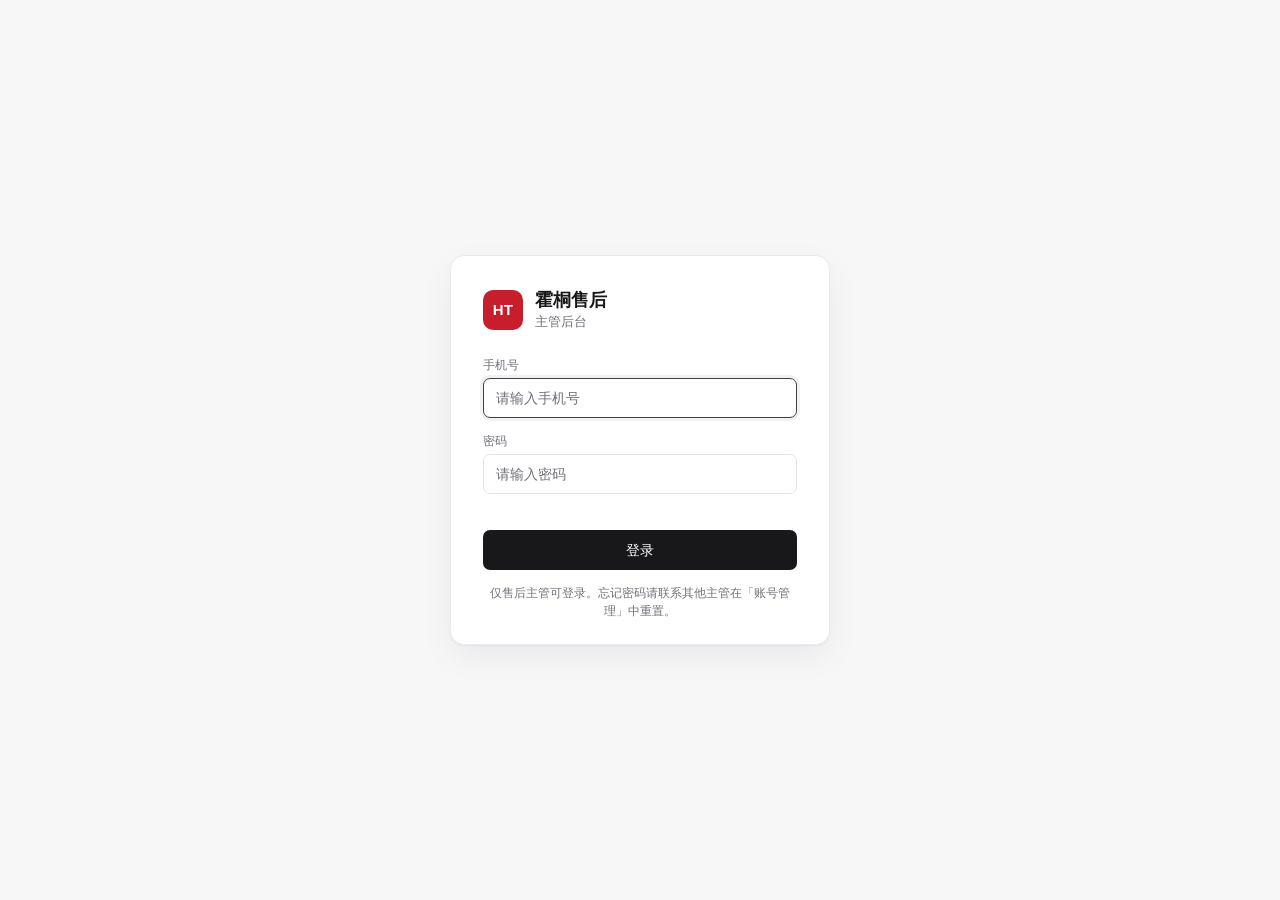
==== server/src/Huotong.AfterSales.Api/wwwroot/admin/index.html @ b9e9b6ba "feat: 新增主管电脑后台（/admin） - 后端：主管手机号+密码登录（失败 5 次锁定 10 分钟）、修改/重置密码、   打卡记录与工时统计接口、员工密码字段迁移，后端托管 /admin 静" ====
<!doctype html>
<html lang="zh-CN">
<head>
  <meta charset="utf-8">
  <meta name="viewport" content="width=1280">
  <title>霍桐售后 · 主管后台</title>
  <link rel="stylesheet" href="css/admin.css">
  <script src="vendor/vue.global.prod.min.js"></script>
</head>
<body>
  <div id="app"><div class="boot">加载中…</div></div>
  <noscript>请启用 JavaScript 后使用主管后台。</noscript>
  <script type="module" src="js/main.js"></script>
</body>
</html>
---- server/src/Huotong.AfterSales.Api/wwwroot/admin/css/admin.css ----
/* 霍桐售后 · 主管后台 —— 设计令牌与布局取自原型 16（1440×900） */

:root {
  --bg: #F7F7F8;
  --surface: #FFFFFF;
  --surface-2: #FAFAFA;          /* 表头、输入框底 */
  --hover: #F4F4F5;              /* 菜单选中/悬停、头像底 */
  --selected: #F5F7FB;           /* 表格选中行 */
  --border: #EBEBEF;             /* 卡片、分割线 */
  --border-strong: #E4E4E7;      /* 按钮、输入框描边 */
  --border-row: #F1F1F3;         /* 表格行分割 */
  --border-check: #D4D4D8;

  --text: #18181B;
  --text-2: #3F3F46;
  --text-3: #52525B;
  --muted: #71717A;
  --faint: #A1A1AA;

  --brand: #C81E2B;
  --brand-bg: #FBEDEE;
  --success: #2F7A4B;
  --danger-bg: #FEF2F2;
  --danger-border: #FECACA;
  --danger-fg: #B91C1C;
  --danger-strong: #991B1B;
  --warn-bg: #FFFBEB;
  --warn-border: #FDE68A;
  --warn-fg: #B45309;
  --warn-strong: #92400E;
  --info-bg: #F4F4F5;

  --radius-card: 10px;
  --radius-ctrl: 7px;
  --radius-sm: 6px;
  --shadow-btn: 0 1px 1px rgba(0, 0, 0, 0.03);
  --shadow-drawer: -12px 0 32px rgba(15, 23, 42, 0.08);
  --shadow-pop: 0 8px 28px rgba(15, 23, 42, 0.12), 0 1px 2px rgba(15, 23, 42, 0.06);

  --font: Inter, -apple-system, BlinkMacSystemFont, 'PingFang SC', 'Noto Sans SC', 'Microsoft YaHei', 'Segoe UI', sans-serif;
  --font-mono: 'JetBrains Mono', ui-monospace, SFMono-Regular, Menlo, Consolas, monospace;

  --topbar-h: 56px;
  --sidebar-w: 232px;
}

* { box-sizing: border-box; }
html, body { margin: 0; padding: 0; }
body {
  min-width: 1280px;
  background: var(--bg);
  color: var(--text);
  font-family: var(--font);
  font-size: 14px;
  line-height: 1.5;
  -webkit-font-smoothing: antialiased;
}
a { color: var(--text); }
button, input, select, textarea { font-family: inherit; font-size: inherit; color: inherit; }
input::placeholder, textarea::placeholder { color: var(--muted); }
h1, h2, h3, p { margin: 0; }
[hidden] { display: none !important; }

.icon { flex-shrink: 0; display: block; }
.num { font-variant-numeric: tabular-nums; }
.mono { font-family: var(--font-mono); font-variant-numeric: tabular-nums; }
.text-muted { color: var(--muted); }
.text-faint { color: var(--faint); }
.text-danger { color: var(--danger-fg); }
.text-warn { color: var(--warn-fg); }
.text-success { color: var(--success); }
.text-right { text-align: right; }
.ellipsis { white-space: nowrap; overflow: hidden; text-overflow: ellipsis; min-width: 0; }
.nowrap { white-space: nowrap; }

/* ------------------------------------------------------------ 启动 / 加载 */
.boot {
  min-height: 100vh; display: flex; flex-direction: column; align-items: center; justify-content: center;
  gap: 12px; color: var(--muted); font-size: 13px;
}
.loading { display: flex; align-items: center; justify-content: center; gap: 8px; padding: 40px 16px; color: var(--muted); font-size: 13px; }
.spinner {
  width: 14px; height: 14px; border-radius: 50%; display: inline-block;
  border: 2px solid var(--border-strong); border-top-color: var(--text);
  animation: spin .8s linear infinite;
}
@keyframes spin { to { transform: rotate(360deg); } }

/* ------------------------------------------------------------ 布局 */
.app { display: flex; min-height: 100vh; }
.main { flex: 1; min-width: 0; display: flex; flex-direction: column; }

.sidebar {
  width: var(--sidebar-w); flex-shrink: 0; position: sticky; top: 0; height: 100vh;
  background: var(--surface); border-right: 1px solid var(--border);
  padding: 14px 12px; display: flex; flex-direction: column; gap: 18px; z-index: 20;
}
.brand { display: flex; align-items: center; gap: 10px; padding: 4px 6px; }
.brand-mark {
  width: 28px; height: 28px; border-radius: 7px; background: var(--brand); color: #FFFFFF;
  display: flex; align-items: center; justify-content: center; flex-shrink: 0;
  font-size: 12px; font-weight: 700; letter-spacing: 0.02em;
}
.brand-mark-lg { width: 40px; height: 40px; border-radius: 10px; font-size: 15px; }
.brand-text { min-width: 0; }
.brand-name { font-size: 14px; font-weight: 600; line-height: 20px; }
.brand-sub { font-size: 12px; color: var(--muted); line-height: 18px; }

.nav { display: flex; flex-direction: column; gap: 2px; }
.nav-item {
  height: 32px; padding: 0 10px; border: 0; border-radius: var(--radius-sm); background: transparent;
  color: var(--text-3); text-decoration: none; display: flex; align-items: center; gap: 10px;
  font-size: 13px; font-weight: 500; text-align: left; cursor: pointer; width: 100%;
}
.nav-item:hover { background: var(--hover); }
.nav-item.active { background: var(--hover); color: var(--text); font-weight: 600; }
.nav-label { flex: 1; min-width: 0; }
.nav-count { font-size: 12px; color: var(--muted); font-weight: 400; }
.quick-item { color: var(--text-2); }
.quick-item.active { font-weight: 500; color: var(--text-2); }
.quick-dot-wrap { width: 16px; display: flex; justify-content: center; flex-shrink: 0; }
.side-title { padding: 0 10px 6px; font-size: 12px; font-weight: 500; color: var(--muted); }

.side-user {
  margin-top: auto; position: relative; display: flex; align-items: center; gap: 10px;
  padding: 8px 6px 0; border-top: 1px solid var(--border);
}
.side-user-text { flex: 1; min-width: 0; }
.side-user-name { font-size: 13px; font-weight: 600; line-height: 18px; }
.side-user-dept { font-size: 12px; color: var(--muted); line-height: 18px; }
.side-menu { position: absolute; left: 0; right: 0; bottom: calc(100% + 6px); }

.topbar {
  height: var(--topbar-h); flex-shrink: 0; position: sticky; top: 0; z-index: 15;
  background: var(--surface); border-bottom: 1px solid var(--border);
  padding: 0 24px; display: flex; align-items: center; gap: 12px;
}
.crumbs { flex: 1; min-width: 0; font-size: 13px; color: var(--muted); display: flex; align-items: center; gap: 8px; }
.crumb-sep { color: var(--border-check); }
.crumb-current { color: var(--text); font-weight: 500; }

.page { flex: 1; min-height: 0; padding: 24px; display: flex; flex-direction: column; gap: 16px; }
.page-head { display: flex; align-items: flex-end; justify-content: space-between; gap: 12px; }
.page-head h1 { font-size: 20px; line-height: 28px; font-weight: 600; letter-spacing: -0.01em; }
.page-sub { font-size: 13px; color: var(--muted); margin-top: 2px; }
.page-actions { display: flex; align-items: center; gap: 8px; }

.card { background: var(--surface); border: 1px solid var(--border); border-radius: var(--radius-card); overflow: hidden; }
.card-pad { padding: 16px 18px; }

/* ------------------------------------------------------------ 本周概况 */
.stats {
  display: grid; grid-template-columns: repeat(5, minmax(0, 1fr));
  background: var(--surface); border: 1px solid var(--border); border-radius: var(--radius-card);
}
.stat { padding: 14px 18px; border-left: 1px solid var(--border); min-width: 0; }
.stat:first-child { border-left-color: transparent; }
.stat-label { font-size: 12px; color: var(--muted); }
.stat-main { margin-top: 6px; display: flex; align-items: baseline; gap: 6px; }
.stat-value { font-size: 22px; line-height: 28px; font-weight: 600; letter-spacing: -0.01em; font-variant-numeric: tabular-nums; }
.stat-note { font-size: 12px; color: var(--muted); }
.stat-note.danger { color: var(--danger-fg); }

/* ------------------------------------------------------------ 按钮 */
.btn {
  height: 32px; padding: 0 12px; border-radius: var(--radius-ctrl); border: 1px solid transparent;
  font-size: 13px; font-weight: 500; line-height: 1; display: inline-flex; align-items: center; justify-content: center;
  gap: 6px; cursor: pointer; white-space: nowrap; text-decoration: none; user-select: none;
  transition: background-color .12s, border-color .12s, opacity .12s;
}
.btn-primary { border-color: transparent; background: var(--text); color: #FFFFFF; }
.btn-primary:hover { background: #27272A; }
.btn-secondary { border-color: var(--border-strong); background: var(--surface); color: var(--text); box-shadow: var(--shadow-btn); }
.btn-secondary:hover { background: var(--surface-2); }
.btn-danger { border-color: transparent; background: var(--brand); color: #FFFFFF; }
.btn-danger:hover { background: #B01A26; }
.btn-ghost { border-color: transparent; background: transparent; color: var(--text-2); }
.btn-ghost:hover { background: var(--hover); }
.btn-link { border: 0; background: transparent; padding: 0; height: auto; color: var(--text); text-decoration: underline; text-underline-offset: 2px; }
.btn-disabled, .btn:disabled, .btn[aria-disabled="true"] {
  border-color: transparent; background: var(--border-strong); color: var(--muted); cursor: not-allowed; box-shadow: none;
}
.btn-lg { height: 34px; padding: 0 14px; }          /* 抽屉底部操作按钮 */
.btn-xl { height: 40px; padding: 0 16px; font-size: 14px; }
.btn-sm { height: 28px; padding: 0 10px; font-size: 12px; }
.btn-block { width: 100%; }
.icon-btn {
  width: 32px; height: 32px; border: 0; border-radius: var(--radius-sm); background: transparent; color: var(--muted);
  display: inline-flex; align-items: center; justify-content: center; cursor: pointer; flex-shrink: 0;
}
.icon-btn:hover { background: var(--hover); color: var(--text); }

/* 筛选按钮（处理人 ▾ / 本周 ▾）与开关 */
.switch-btn[aria-checked="true"] { background: var(--hover); border-color: var(--border-check); }
.switch {
  width: 24px; height: 14px; border-radius: 7px; background: var(--border-check); position: relative; display: inline-block; flex-shrink: 0;
  transition: background-color .15s;
}
.switch::after {
  content: ''; position: absolute; top: 2px; left: 2px; width: 10px; height: 10px; border-radius: 5px; background: #FFFFFF;
  transition: left .15s;
}
.switch.on { background: var(--text); }
.switch.on::after { left: 12px; }

/* ------------------------------------------------------------ 搜索框 / 表单 */
.search {
  width: 280px; height: 32px; border-radius: var(--radius-ctrl); border: 1px solid var(--border-strong); background: var(--surface-2);
  display: flex; align-items: center; gap: 8px; padding: 0 10px; color: var(--muted);
}
.search:focus-within { border-color: var(--border-check); background: var(--surface); }
.search input { flex: 1; min-width: 0; border: 0; background: transparent; font-size: 13px; color: var(--text); outline: none; }
.search input::-webkit-search-cancel-button { cursor: pointer; }

.input, .select, .textarea {
  width: 100%; height: 32px; border: 1px solid var(--border-strong); border-radius: var(--radius-ctrl);
  padding: 0 8px; font-size: 13px; color: var(--text); background: var(--surface); outline: none;
}
.textarea { height: auto; min-height: 72px; padding: 6px 8px; line-height: 20px; resize: vertical; }
.select { padding-right: 24px; appearance: none; -webkit-appearance: none; cursor: pointer;
  background-image: url("data:image/svg+xml,%3Csvg xmlns='http://www.w3.org/2000/svg' width='12' height='12' viewBox='0 0 24 24' fill='none' stroke='%2371717A' stroke-width='2' stroke-linecap='round' stroke-linejoin='round'%3E%3Cpath d='M6 9l6 6 6-6'/%3E%3C/svg%3E");
  background-repeat: no-repeat; background-position: right 8px center; }
.input:focus, .select:focus, .textarea:focus { border-color: var(--text-2); box-shadow: 0 0 0 3px rgba(24, 24, 27, 0.06); }
.input:disabled, .select:disabled, .textarea:disabled { background: var(--surface-2); color: var(--muted); cursor: not-allowed; }
.input.invalid, .select.invalid, .textarea.invalid { border-color: var(--danger-fg); }
.input-lg { height: 40px; padding: 0 12px; font-size: 14px; }

.field { display: flex; flex-direction: column; gap: 4px; min-width: 0; }
.field-label { font-size: 12px; color: var(--muted); }
.field-label em { font-style: normal; }
.field-label .req { color: var(--brand); margin-left: 2px; }
.field-hint { font-size: 12px; color: var(--muted); }
.field-error { font-size: 12px; color: var(--danger-fg); }
.form-stack { display: flex; flex-direction: column; gap: 12px; }
.form-grid { display: grid; grid-template-columns: repeat(2, minmax(0, 1fr)); gap: 12px 16px; }
.form-grid .span-2 { grid-column: 1 / -1; }
.form-section-title { font-size: 13px; font-weight: 600; margin: 8px 0 0; grid-column: 1 / -1; }
.radio-group { display: flex; flex-wrap: wrap; gap: 6px; }
.radio-chip {
  height: 30px; padding: 0 12px; border-radius: var(--radius-ctrl); border: 1px solid var(--border-strong); background: var(--surface);
  font-size: 13px; display: inline-flex; align-items: center; cursor: pointer; color: var(--text-2);
}
.radio-chip.active, .radio-chip[aria-checked="true"] { border-color: var(--text); background: var(--text); color: #FFFFFF; }
.checkbox { display: inline-flex; align-items: center; gap: 6px; font-size: 13px; cursor: pointer; }
.checkbox input { width: 14px; height: 14px; margin: 0; accent-color: var(--text); }

/* ------------------------------------------------------------ 状态 tab / 工具条 */
.toolbar { display: flex; align-items: center; gap: 16px; padding: 0 16px; flex-wrap: wrap; }
.toolbar-right { display: flex; align-items: center; gap: 8px; }
.tabs { flex: 1; min-width: 0; display: flex; gap: 18px; overflow: hidden; }
.tab {
  height: 44px; border: 0; padding: 0; background: transparent; font-size: 13px; font-weight: 500; color: var(--muted);
  box-shadow: inset 0 -2px 0 transparent; white-space: nowrap; cursor: pointer;
}
.tab:hover { color: var(--text); }
.tab.active, .tab[aria-selected="true"] { font-weight: 600; color: var(--text); box-shadow: inset 0 -2px 0 var(--text); }
.tab-count { color: var(--muted); font-weight: 400; font-variant-numeric: tabular-nums; margin-left: 2px; }

/* ------------------------------------------------------------ 表格 */
/* 1) 网格表格（工单列表）：.grid-table > .grid-head + .grid-row；列宽由视图用 style="grid-template-columns: ..." 指定。
      原型列：16px 128px minmax(220px, 1fr) 44px 88px 76px 72px 72px */
.grid-table { width: 100%; }
.grid-head, .grid-row {
  display: grid; gap: 12px; align-items: center; padding: 0 16px;
  grid-template-columns: 16px 128px minmax(220px, 1fr) 44px 88px 76px 72px 72px;
}
.grid-head {
  height: 36px; background: var(--surface-2); border-top: 1px solid var(--border); border-bottom: 1px solid var(--border);
  font-size: 12px; font-weight: 500; color: var(--muted);
}
.grid-row {
  width: 100%; min-height: 52px; border: 0; border-bottom: 1px solid var(--border-row); background: var(--surface);
  font-size: 13px; color: var(--text); text-align: left; cursor: pointer;
}
.grid-row:hover { background: #FAFAFB; }
.grid-row.selected, .grid-row[aria-selected="true"] { background: var(--selected); box-shadow: inset 2px 0 0 var(--text); }
.grid-row > * { min-width: 0; }
.cell-no { font-size: 12px; color: var(--muted); font-family: var(--font-mono); font-variant-numeric: tabular-nums; }
.cell-title { display: flex; align-items: center; gap: 6px; min-width: 0; }
.cell-title-text { font-weight: 600; white-space: nowrap; overflow: hidden; text-overflow: ellipsis; }
.cell-sub { display: block; font-size: 12px; color: var(--muted); white-space: nowrap; overflow: hidden; text-overflow: ellipsis; margin-top: 1px; }
.cell-user { display: flex; align-items: center; gap: 6px; min-width: 0; white-space: nowrap; }
.cell-user.unassigned { color: var(--faint); }
.cell-num { text-align: right; font-variant-numeric: tabular-nums; }
.checkbox-box { display: block; width: 14px; height: 14px; border-radius: 4px; border: 1px solid var(--border-check); background: var(--surface); }

/* 2) 普通表格（打卡记录 / 工时 / 账号）：<table class="data-table"> */
.data-table { width: 100%; border-collapse: collapse; font-size: 13px; }
.data-table th {
  height: 36px; padding: 0 12px; background: var(--surface-2); border-top: 1px solid var(--border); border-bottom: 1px solid var(--border);
  font-size: 12px; font-weight: 500; color: var(--muted); text-align: left; white-space: nowrap;
}
.data-table td { padding: 10px 12px; border-bottom: 1px solid var(--border-row); vertical-align: middle; }
.data-table th:first-child, .data-table td:first-child { padding-left: 16px; }
.data-table th:last-child, .data-table td:last-child { padding-right: 16px; }
.data-table tbody tr:hover td { background: #FAFAFB; }
.data-table tr.clickable { cursor: pointer; }
.data-table tr.selected td { background: var(--selected); }
.data-table .num, .data-table .text-right { text-align: right; }

.table-foot { display: flex; align-items: center; justify-content: space-between; padding: 10px 16px; font-size: 12px; color: var(--muted); }

/* ------------------------------------------------------------ 状态圆点 / 标签 / 头像 */
.dot { width: 7px; height: 7px; border-radius: 4px; flex-shrink: 0; display: inline-block; background: var(--border-check); }
.status { display: inline-flex; align-items: center; gap: 6px; color: var(--text-2); white-space: nowrap; }

.tag {
  flex-shrink: 0; height: 18px; padding: 0 5px; border-radius: 4px; font-size: 11px; font-weight: 600; line-height: 1;
  display: inline-flex; align-items: center; white-space: nowrap; background: var(--hover); color: var(--text-2);
}
.tag-urgent, .tag-missing, .tag-danger { background: var(--danger-bg); color: var(--danger-fg); }
.tag-distance, .tag-warn { background: var(--warn-bg); color: var(--warn-fg); }
.tag-success { background: #EEF6F1; color: var(--success); }
.tag-neutral { background: var(--hover); color: var(--text-2); }
.tag-dark { background: var(--text); color: #FFFFFF; }

.avatar {
  border-radius: 50%; overflow: hidden; flex-shrink: 0; background: var(--hover); color: var(--text-2);
  display: inline-flex; align-items: center; justify-content: center; font-weight: 600; line-height: 1;
}
.avatar img { width: 100%; height: 100%; object-fit: cover; display: block; }

/* ------------------------------------------------------------ 抽屉 */
.drawer {
  position: fixed; top: var(--topbar-h); right: 0; bottom: 0; width: 400px; z-index: 30;
  background: var(--surface); border-left: 1px solid var(--border); box-shadow: var(--shadow-drawer);
  display: flex; flex-direction: column;
}
.drawer-head {
  display: flex; align-items: center; gap: 10px; height: 52px; padding: 0 12px 0 20px;
  border-bottom: 1px solid var(--border); flex-shrink: 0; font-size: 12px; color: var(--text-2);
}
.drawer-close { margin-left: auto; }
.drawer-body { flex: 1; min-height: 0; overflow: auto; padding: 18px 20px; }
.drawer-foot { flex-shrink: 0; border-top: 1px solid var(--border); padding: 12px 20px; display: flex; gap: 8px; justify-content: flex-end; }
.drawer-title { font-size: 18px; line-height: 26px; font-weight: 600; }
.drawer-sub { font-size: 13px; color: var(--muted); margin-top: 2px; }

.kv { margin: 16px 0 0; display: grid; grid-template-columns: 1fr 1fr; gap: 12px 16px; }
.kv dt { font-size: 12px; color: var(--muted); }
.kv dd { margin: 3px 0 0; font-size: 14px; font-weight: 500; font-variant-numeric: tabular-nums; word-break: break-all; }
.kv .span-2 { grid-column: 1 / -1; }

.section-title { margin: 22px 0 8px; font-size: 13px; font-weight: 600; }

/* 警示框 */
.alert { margin-top: 16px; border-radius: 8px; border: 1px solid var(--border); background: var(--info-bg); padding: 12px; }
.alert-row { display: flex; gap: 8px; font-size: 13px; line-height: 20px; }
.alert-row .icon { margin-top: 2px; }
.alert-danger { border-color: var(--danger-border); background: var(--danger-bg); color: var(--danger-strong); }
.alert-warn { border-color: var(--warn-border); background: var(--warn-bg); color: var(--warn-strong); }
.alert-info { border-color: var(--border); background: var(--info-bg); color: var(--text-2); }
.alert .alert-actions { margin-top: 10px; display: flex; gap: 8px; }
.alert .alert-form { margin-top: 10px; display: grid; grid-template-columns: 96px 1fr; gap: 8px; }
.alert .alert-form .field-label { color: var(--muted); }
.alert .alert-note { margin-top: 6px; font-size: 12px; color: var(--muted); }

/* 打卡记录行（缩略图 44px） */
.punch-row { display: flex; align-items: center; gap: 12px; padding: 8px 0; border-bottom: 1px solid var(--border-row); }
.punch-main { flex: 1; min-width: 0; }
.punch-title { font-size: 13px; font-weight: 500; }
.punch-note { font-size: 12px; color: var(--muted); margin-top: 2px; }
.punch-note.warn { color: var(--warn-fg); }
.punch-note.danger { color: var(--danger-fg); }
.punch-dur { font-size: 13px; font-weight: 500; font-variant-numeric: tabular-nums; color: var(--text-2); }
.thumb {
  width: 44px; height: 44px; border-radius: 6px; flex-shrink: 0; overflow: hidden; border: 0; padding: 0;
  background: linear-gradient(135deg, #3F4654, #262B34); cursor: zoom-in; display: block;
}
.thumb img { width: 100%; height: 100%; object-fit: cover; display: block; }
.thumb-missing { background: var(--surface); border: 1.5px dashed #FCA5A5; cursor: default; }
.thumb-sm { width: 32px; height: 32px; border-radius: 5px; }
.thumb-grid { display: flex; flex-wrap: wrap; gap: 8px; }
.thumb-grid .thumb { width: 64px; height: 64px; }

/* 状态记录 */
.log-list { list-style: none; margin: 0; padding: 0; }
.log-item { display: grid; grid-template-columns: 12px 1fr auto; gap: 10px; padding: 5px 0; font-size: 13px; }
.log-item .dot { margin-top: 6px; background: var(--border-check); }
.log-text { color: var(--text-2); }
.log-time { font-size: 12px; color: var(--muted); font-variant-numeric: tabular-nums; white-space: nowrap; }

/* ------------------------------------------------------------ 弹窗 / 菜单 */
.modal-mask {
  position: fixed; inset: 0; z-index: 100; background: rgba(24, 24, 27, 0.36);
  display: flex; align-items: center; justify-content: center; padding: 32px;
  animation: fade-in .12s ease-out;
}
.modal {
  max-width: calc(100vw - 64px); max-height: calc(100vh - 64px); background: var(--surface); border-radius: 12px;
  box-shadow: 0 24px 64px rgba(15, 23, 42, 0.2); display: flex; flex-direction: column; overflow: hidden;
  animation: pop-in .14s ease-out;
}
.modal-head { display: flex; align-items: center; gap: 8px; height: 52px; padding: 0 12px 0 20px; border-bottom: 1px solid var(--border); flex-shrink: 0; }
.modal-title { flex: 1; font-size: 15px; font-weight: 600; }
.modal-body { flex: 1; min-height: 0; overflow: auto; padding: 16px 20px; font-size: 13px; }
.modal-foot { flex-shrink: 0; border-top: 1px solid var(--border); padding: 12px 20px; display: flex; gap: 8px; justify-content: flex-end; }
.dialog-msg { color: var(--text-2); line-height: 20px; white-space: pre-line; margin-bottom: 12px; }
.dialog-msg:last-child { margin-bottom: 0; }
@keyframes fade-in { from { opacity: 0; } to { opacity: 1; } }
@keyframes pop-in { from { opacity: 0; transform: translateY(6px) scale(.98); } to { opacity: 1; transform: none; } }

.menu {
  background: var(--surface); border: 1px solid var(--border); border-radius: 8px; box-shadow: var(--shadow-pop);
  padding: 4px; z-index: 50; min-width: 160px;
}
.menu-head { padding: 6px 8px 8px; font-size: 12px; font-weight: 600; border-bottom: 1px solid var(--border-row); margin-bottom: 4px; }
.menu-item {
  width: 100%; height: 32px; border: 0; border-radius: var(--radius-sm); background: transparent; padding: 0 8px;
  display: flex; align-items: center; gap: 8px; font-size: 13px; color: var(--text-2); cursor: pointer; text-align: left;
}
.menu-item:hover, .menu-item.active { background: var(--hover); color: var(--text); }
.dropdown { position: relative; display: inline-block; }
.dropdown > .menu { position: absolute; top: calc(100% + 4px); right: 0; max-height: 320px; overflow: auto; }

/* ------------------------------------------------------------ toast */
.toast-wrap {
  position: fixed; top: 20px; left: 50%; transform: translateX(-50%); z-index: 200;
  display: flex; flex-direction: column; align-items: center; gap: 8px; pointer-events: none;
}
.toast {
  min-height: 36px; max-width: 480px; padding: 8px 14px; border-radius: 8px; background: var(--text); color: #FFFFFF;
  font-size: 13px; line-height: 20px; display: flex; align-items: center; gap: 8px; box-shadow: var(--shadow-pop);
  animation: pop-in .14s ease-out;
}
.toast-success .icon { color: #86EFAC; }
.toast-error { background: var(--danger-strong); }

/* ------------------------------------------------------------ 空状态 / 分页 */
.empty { padding: 40px 16px; text-align: center; font-size: 13px; color: var(--muted); display: flex; flex-direction: column; align-items: center; gap: 10px; }
.pagination { display: inline-flex; align-items: center; gap: 8px; font-size: 12px; color: var(--muted); }
.page-btn {
  width: 26px; height: 26px; border: 1px solid var(--border-strong); border-radius: var(--radius-sm); background: var(--surface);
  color: var(--text-2); display: inline-flex; align-items: center; justify-content: center; cursor: pointer;
}
.page-btn:hover:not(:disabled) { background: var(--surface-2); }
.page-btn:disabled { color: var(--border-check); cursor: not-allowed; }

/* ------------------------------------------------------------ 图片预览 */
.lightbox {
  position: fixed; inset: 0; z-index: 300; background: rgba(9, 9, 11, 0.86);
  display: flex; align-items: center; justify-content: center; animation: fade-in .12s ease-out;
}
.lightbox img { max-width: calc(100vw - 160px); max-height: calc(100vh - 96px); object-fit: contain; border-radius: 4px; box-shadow: 0 12px 40px rgba(0,0,0,.4); background: #222; }
.lightbox-close, .lightbox-nav {
  position: absolute; border: 0; border-radius: 50%; background: rgba(255, 255, 255, 0.12); color: #FFFFFF;
  display: flex; align-items: center; justify-content: center; cursor: pointer;
}
.lightbox-close:hover, .lightbox-nav:hover { background: rgba(255, 255, 255, 0.22); }
.lightbox-close { top: 20px; right: 20px; width: 40px; height: 40px; }
.lightbox-nav { top: 50%; margin-top: -22px; width: 44px; height: 44px; }
.lightbox-prev { left: 24px; }
.lightbox-next { right: 24px; }
.lightbox-count { position: absolute; bottom: 20px; left: 50%; transform: translateX(-50%); color: rgba(255,255,255,.8); font-size: 13px; font-variant-numeric: tabular-nums; }

/* ------------------------------------------------------------ 登录页 */
.login-page { min-height: 100vh; display: flex; align-items: center; justify-content: center; padding: 40px 16px; background: var(--bg); }
.login-card {
  width: 380px; background: var(--surface); border: 1px solid var(--border); border-radius: 14px;
  box-shadow: 0 1px 2px rgba(0, 0, 0, .04), 0 12px 32px rgba(15, 23, 42, .06);
  padding: 32px 32px 24px; display: flex; flex-direction: column; gap: 14px;
}
.login-brand { display: flex; align-items: center; gap: 12px; margin-bottom: 10px; }
.login-title { font-size: 18px; font-weight: 600; line-height: 24px; }
.login-sub { font-size: 13px; color: var(--muted); }
.login-error { min-height: 18px; font-size: 12px; color: var(--danger-fg); margin: -4px 0 -6px; }
.login-tip { font-size: 12px; color: var(--muted); text-align: center; line-height: 18px; }
.login-card .btn-lg { height: 40px; font-size: 14px; }

/* ------------------------------------------------------------ 账号管理（views/accounts.js） */
.accounts-table { table-layout: fixed; }
.accounts-table td { height: 52px; padding-top: 8px; padding-bottom: 8px; }
.accounts-reloading tbody { opacity: .55; transition: opacity .12s; }
.accounts-name { font-weight: 600; }
.accounts-dept { display: block; }
.accounts-off td { color: var(--faint); }
.accounts-off .avatar { opacity: .5; }
.accounts-off .accounts-name { font-weight: 500; }
.accounts-pwd-set { display: inline-flex; align-items: center; gap: 4px; color: var(--text-2); }
.accounts-actions { display: flex; justify-content: flex-end; gap: 2px; flex-wrap: nowrap; }
.accounts-actions .btn-sm { padding: 0 8px; }
.accounts-actions .btn-ghost:disabled { background: transparent; color: var(--faint); }
.accounts-danger { color: var(--danger-fg); }
.accounts-danger:hover { background: var(--danger-bg); }
.accounts-retry { margin-top: 2px; }
.accounts-note { margin: 0; display: flex; align-items: center; gap: 6px; font-size: 12px; color: var(--muted); }
.accounts-enable-row { display: flex; align-items: center; gap: 10px; }
.accounts-enable-row .switch-btn { gap: 8px; }
.accounts-pwd-who { display: flex; align-items: center; gap: 10px; padding: 10px 12px; border-radius: var(--radius-ctrl); background: var(--surface-2); border: 1px solid var(--border); }
.accounts-pwd-who-text { min-width: 0; }
.accounts-pwd-tip { margin: 0; }
.accounts-phone { font-variant-numeric: tabular-nums; color: var(--text-2); }

/* ------------------------------------------------------------ 打卡记录（views/punches.js） */
.punches-preset { width: 112px; }
.punches-range { display: flex; align-items: center; gap: 6px; }
.punches-date { width: 136px; font-variant-numeric: tabular-nums; }
.punches-engineer { width: 128px; }
.punches-count-danger { color: var(--danger-fg); }
.punches-table-wrap { position: relative; transition: opacity .12s; }
.punches-busy { opacity: .55; pointer-events: none; }
.punches-table { table-layout: fixed; }
.punches-table td { padding-top: 8px; padding-bottom: 8px; }
.punches-thumb { width: 40px; height: 40px; }
.punches-thumb-none { display: flex; align-items: center; justify-content: center; border-color: var(--border-check); color: var(--faint); }
.punches-kind-arrive { background: var(--text); color: #FFFFFF; }
.punches-kind-leave { background: var(--hover); color: var(--text-2); }
.punches-order { min-width: 0; }
.punches-order-link {
  border: 0; padding: 0; background: transparent; cursor: pointer; font-size: 12px; color: var(--text);
  text-decoration: underline; text-decoration-color: var(--border-check); text-underline-offset: 2px;
}
.punches-order-link:hover { text-decoration-color: var(--text); }
.punches-addr {
  font-size: 12px; line-height: 18px; color: var(--text-3);
  display: -webkit-box; -webkit-line-clamp: 2; -webkit-box-orient: vertical; overflow: hidden; word-break: break-all;
}
.punches-far { display: inline-flex; align-items: center; gap: 4px; color: var(--warn-fg); font-weight: 500; }
.punches-note { font-size: 12px; line-height: 18px; display: flex; align-items: center; gap: 4px; }
.punches-note-sup { color: var(--warn-fg); display: block; white-space: nowrap; overflow: hidden; text-overflow: ellipsis; }
.punches-note-missing { color: var(--danger-fg); font-weight: 500; }

/* ------------------------------------------------------------ 工时统计（views/hours.js） */
.hours-month { display: inline-flex; align-items: center; gap: 2px; height: 32px; border: 1px solid var(--border-strong); border-radius: var(--radius-ctrl); padding: 0 2px; background: var(--surface); }
.hours-month .icon-btn { width: 26px; height: 26px; }
.hours-month .icon-btn:disabled { color: var(--border-check); background: transparent; cursor: not-allowed; }
.hours-month-label { min-width: 84px; text-align: center; font-size: 13px; font-weight: 500; }
.hours-table { table-layout: fixed; }
.hours-name { font-weight: 600; }
.hours-total { font-size: 15px; font-weight: 600; }
.hours-missing { color: var(--danger-fg); font-weight: 600; }
.hours-live {
  display: inline-flex; align-items: center; gap: 4px; height: 18px; padding: 0 6px; border-radius: 4px; flex-shrink: 0;
  background: var(--brand-bg); color: var(--brand); font-size: 11px; font-weight: 600; white-space: nowrap;
}
.hours-live i { width: 6px; height: 6px; border-radius: 3px; background: var(--brand); animation: hours-pulse 1.6s ease-in-out infinite; }
@keyframes hours-pulse { 50% { opacity: .35; } }
.hours-strip-head { display: flex; align-items: center; justify-content: space-between; gap: 8px; }
.hours-legend { display: inline-flex; align-items: center; gap: 3px; font-weight: 400; color: var(--faint); }
.hours-legend i { width: 9px; height: 9px; border-radius: 2px; display: inline-block; }
.hours-strip { display: grid; gap: 2px; height: 22px; }
.hours-cell { border-radius: 2px; min-width: 0; }
.hours-cell-future { box-shadow: inset 0 0 0 1px var(--border-row); }
.hours-cell-today { box-shadow: 0 0 0 1.5px var(--text); }
.hours-drawer-name { font-weight: 600; color: var(--text); font-size: 13px; }
.hours-kv-sub { font-size: 12px; font-weight: 400; color: var(--muted); margin-left: 4px; }
.hours-days { display: flex; flex-direction: column; gap: 12px; }
.hours-day { border: 1px solid var(--border); border-radius: 8px; overflow: hidden; }
.hours-day-head { display: flex; align-items: center; gap: 8px; padding: 8px 12px; background: var(--surface-2); border-bottom: 1px solid var(--border-row); }
.hours-day-date { flex: 1; font-size: 13px; font-weight: 600; }
.hours-day-date .text-muted { font-weight: 400; font-size: 12px; margin-left: 2px; }
.hours-day-total { font-size: 14px; font-weight: 600; }
.hours-entry { display: flex; gap: 12px; padding: 9px 12px; border-bottom: 1px solid var(--border-row); }
.hours-entry:last-child { border-bottom: 0; }
.hours-entry-main { flex: 1; min-width: 0; }
.hours-entry-title { font-size: 13px; font-weight: 500; }
.hours-entry-sub { display: flex; align-items: center; gap: 8px; margin-top: 2px; font-size: 12px; color: var(--text-3); }
.hours-entry-note { font-size: 12px; margin-top: 2px; white-space: nowrap; overflow: hidden; text-overflow: ellipsis; }
.hours-entry-side { display: flex; flex-direction: column; align-items: flex-end; gap: 4px; flex-shrink: 0; }
.hours-entry-dur { font-size: 13px; font-weight: 600; color: var(--text-2); }

/* ============================================================ 工单页（views/orders*.js） */
.orders-stats { position: relative; }
.orders-stats-error {
  grid-column: 1 / -1; display: flex; align-items: center; gap: 6px; padding: 8px 18px;
  border-top: 1px solid var(--border); font-size: 12px; color: var(--danger-fg);
}
.orders-dim { opacity: .55; transition: opacity .12s; pointer-events: none; }
.orders-type { color: var(--text-2); }
.orders-price { font-weight: 500; }
.orders-check { display: flex; align-items: center; justify-content: center; cursor: pointer; color: #FFFFFF; }
.orders-check.on { background: var(--text); border-color: var(--text); }
.orders-check:focus-visible { outline: 2px solid var(--text-2); outline-offset: 1px; }
.grid-row:focus-visible { outline: 2px solid var(--text-2); outline-offset: -2px; }
.orders-menu { min-width: 180px; }
.orders-menu .menu-item .avatar { margin-right: 2px; }
.orders-menu-note { margin-left: auto; font-size: 11px; color: var(--brand); }
.orders-menu-msg { padding: 8px; font-size: 12px; color: var(--muted); }

/* 抽屉 */
.orders-dr-no { font-size: 12px; color: var(--muted); }
.orders-dr-tag { vertical-align: 3px; margin-left: 4px; }
.orders-dr-text { font-size: 13px; font-weight: 400; color: var(--text-2); line-height: 20px; white-space: pre-line; }
.orders-dr-supp-btn { margin-top: 10px; }
.orders-dr-supp-actions { margin-top: 8px !important; }
.orders-dr-err { margin-top: 6px; }
.orders-dr-empty { font-size: 13px; color: var(--muted); padding: 10px 0; }
.orders-thumb-none {
  background: var(--surface-2); border: 1px solid var(--border); color: var(--faint); cursor: default;
  display: flex; align-items: center; justify-content: center;
}

/* 指派 / 改派 */
.orders-assign-head { margin-bottom: 12px; }
.orders-assign-customer { font-size: 14px; font-weight: 600; margin-bottom: 2px; }
.orders-assign-list { display: flex; flex-direction: column; gap: 6px; max-height: 380px; overflow: auto; }
.orders-assign-item {
  width: 100%; display: flex; align-items: center; gap: 12px; padding: 10px 12px; text-align: left; cursor: pointer;
  border: 1px solid var(--border); border-radius: 8px; background: var(--surface);
}
.orders-assign-item:hover:not(:disabled) { background: var(--surface-2); }
.orders-assign-item.active { border-color: var(--text); box-shadow: 0 0 0 1px var(--text) inset; }
.orders-assign-item:disabled { cursor: not-allowed; opacity: .6; }
.orders-assign-main { flex: 1; min-width: 0; display: flex; flex-direction: column; gap: 2px; }
.orders-assign-name { display: flex; align-items: center; gap: 6px; font-size: 13px; font-weight: 600; }
.orders-assign-load { font-size: 12px; color: var(--muted); white-space: nowrap; overflow: hidden; text-overflow: ellipsis; }
.orders-assign-radio { width: 16px; height: 16px; border-radius: 50%; border: 1px solid var(--border-check); flex-shrink: 0; }
.orders-assign-item.active .orders-assign-radio { border: 5px solid var(--text); }
.orders-assign-err { margin-top: 10px; }

/* 导出 */
.orders-export-range { display: flex; align-items: center; gap: 8px; margin-top: 8px; }

/* 新建工单 */
.orders-create .field-label { color: var(--text-3); }
.orders-create-geo { display: flex; align-items: flex-start; gap: 6px; margin-top: -4px; }
.orders-create-geo .icon { margin-top: 3px; }
.orders-create-geo a { color: var(--text); }
.orders-create-fault { display: flex; align-items: center; gap: 10px; flex-wrap: wrap; }
.orders-create-fault .input { width: 160px; }
.orders-create-photos { display: flex; flex-wrap: wrap; gap: 8px; }
.orders-create-photo, .orders-create-add {
  width: 72px; height: 72px; border-radius: 8px; position: relative; flex-shrink: 0; overflow: hidden;
}
.orders-create-photo { background: var(--surface-2); border: 1px solid var(--border); }
.orders-create-photo img { width: 100%; height: 100%; object-fit: cover; display: block; }
.orders-create-photo.is-error { border-color: var(--danger-border); }
.orders-create-photo-ph { position: absolute; inset: 0; display: flex; align-items: center; justify-content: center; font-size: 12px; color: var(--muted); }
.orders-create-photo-mask {
  position: absolute; inset: 0; display: flex; align-items: center; justify-content: center; text-align: center;
  background: rgba(255, 255, 255, .78); border: 0; padding: 4px; font-size: 11px; line-height: 14px;
}
.orders-create-photo-retry { cursor: pointer; color: var(--danger-fg); }
.orders-create-photo-bad { color: var(--danger-fg); }
.orders-create-photo-del {
  position: absolute; top: 3px; right: 3px; width: 18px; height: 18px; border-radius: 50%; border: 0; padding: 0;
  background: rgba(24, 24, 27, .7); color: #FFFFFF; display: flex; align-items: center; justify-content: center; cursor: pointer;
}
.orders-create-add {
  border: 1px dashed var(--border-check); background: var(--surface); color: var(--muted); cursor: pointer;
  display: flex; flex-direction: column; align-items: center; justify-content: center; gap: 2px; font-size: 12px;
}
.orders-create-add:hover { border-color: var(--muted); color: var(--text); }
.orders-create-submit-err { margin-right: auto; align-self: center; }
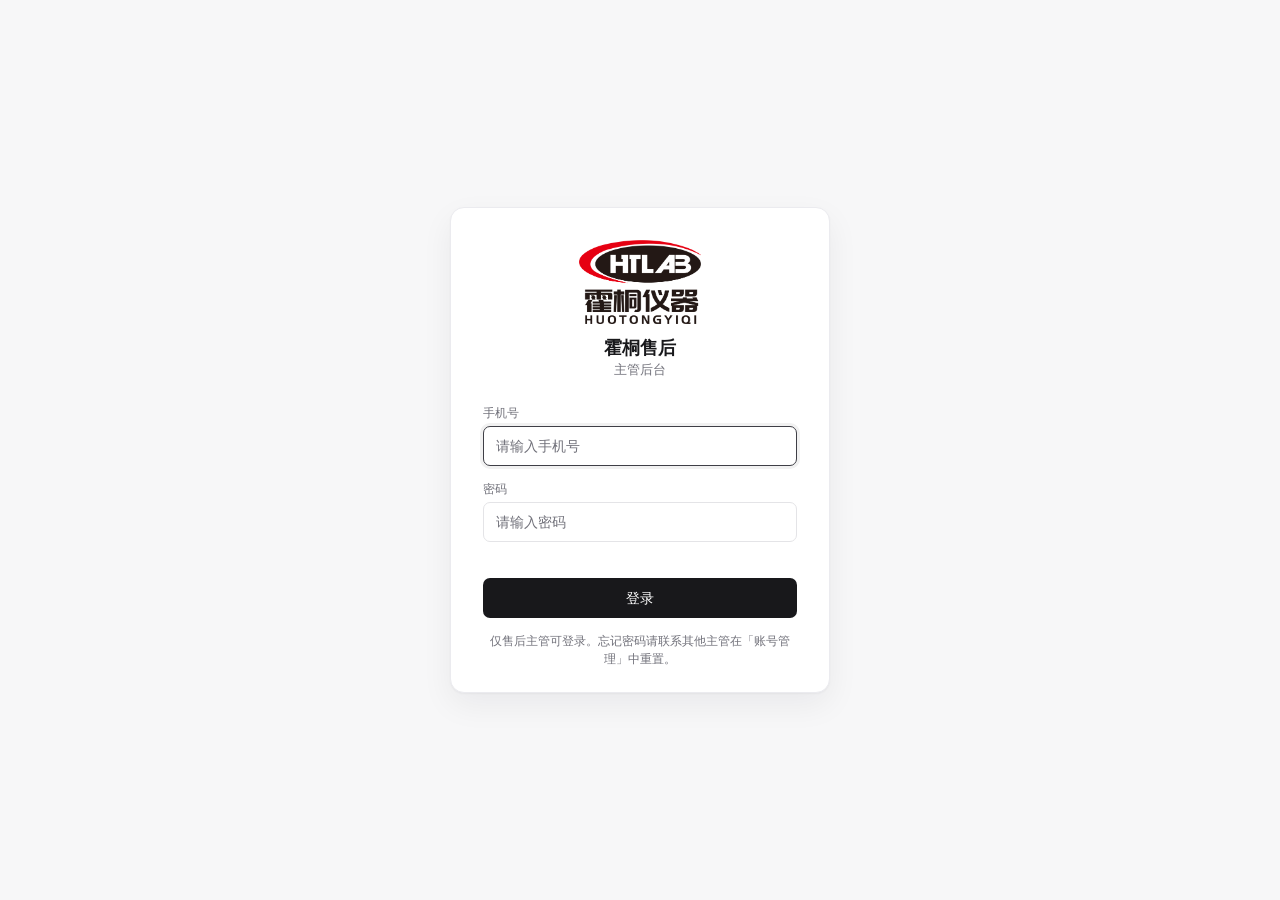
==== commit d7622dc4: "feat: 小程序登录页与电脑后台更换为霍桐仪器 HTLAB logo - 小程序登录页使用完整 logo（miniprogram/assets/logo.png） - 电脑后台登录页居中显示完整 l" ====
--- a/server/src/Huotong.AfterSales.Api/wwwroot/admin/index.html
+++ b/server/src/Huotong.AfterSales.Api/wwwroot/admin/index.html
@@ -4,6 +4,7 @@
   <meta charset="utf-8">
   <meta name="viewport" content="width=1280">
   <title>霍桐售后 · 主管后台</title>
+  <link rel="icon" type="image/png" href="img/favicon.png">
   <link rel="stylesheet" href="css/admin.css">
   <script src="vendor/vue.global.prod.min.js"></script>
 </head>
--- a/server/src/Huotong.AfterSales.Api/wwwroot/admin/css/admin.css
+++ b/server/src/Huotong.AfterSales.Api/wwwroot/admin/css/admin.css
@@ -96,12 +96,8 @@
   padding: 14px 12px; display: flex; flex-direction: column; gap: 18px; z-index: 20;
 }
 .brand { display: flex; align-items: center; gap: 10px; padding: 4px 6px; }
-.brand-mark {
-  width: 28px; height: 28px; border-radius: 7px; background: var(--brand); color: #FFFFFF;
-  display: flex; align-items: center; justify-content: center; flex-shrink: 0;
-  font-size: 12px; font-weight: 700; letter-spacing: 0.02em;
-}
-.brand-mark-lg { width: 40px; height: 40px; border-radius: 10px; font-size: 15px; }
+.brand-mark { height: 26px; width: auto; flex-shrink: 0; display: block; }
+.brand-logo-lg { height: 84px; width: auto; flex-shrink: 0; display: block; }
 .brand-text { min-width: 0; }
 .brand-name { font-size: 14px; font-weight: 600; line-height: 20px; }
 .brand-sub { font-size: 12px; color: var(--muted); line-height: 18px; }
@@ -460,7 +456,7 @@
   box-shadow: 0 1px 2px rgba(0, 0, 0, .04), 0 12px 32px rgba(15, 23, 42, .06);
   padding: 32px 32px 24px; display: flex; flex-direction: column; gap: 14px;
 }
-.login-brand { display: flex; align-items: center; gap: 12px; margin-bottom: 10px; }
+.login-brand { display: flex; flex-direction: column; align-items: center; gap: 12px; margin-bottom: 10px; text-align: center; }
 .login-title { font-size: 18px; font-weight: 600; line-height: 24px; }
 .login-sub { font-size: 13px; color: var(--muted); }
 .login-error { min-height: 18px; font-size: 12px; color: var(--danger-fg); margin: -4px 0 -6px; }
